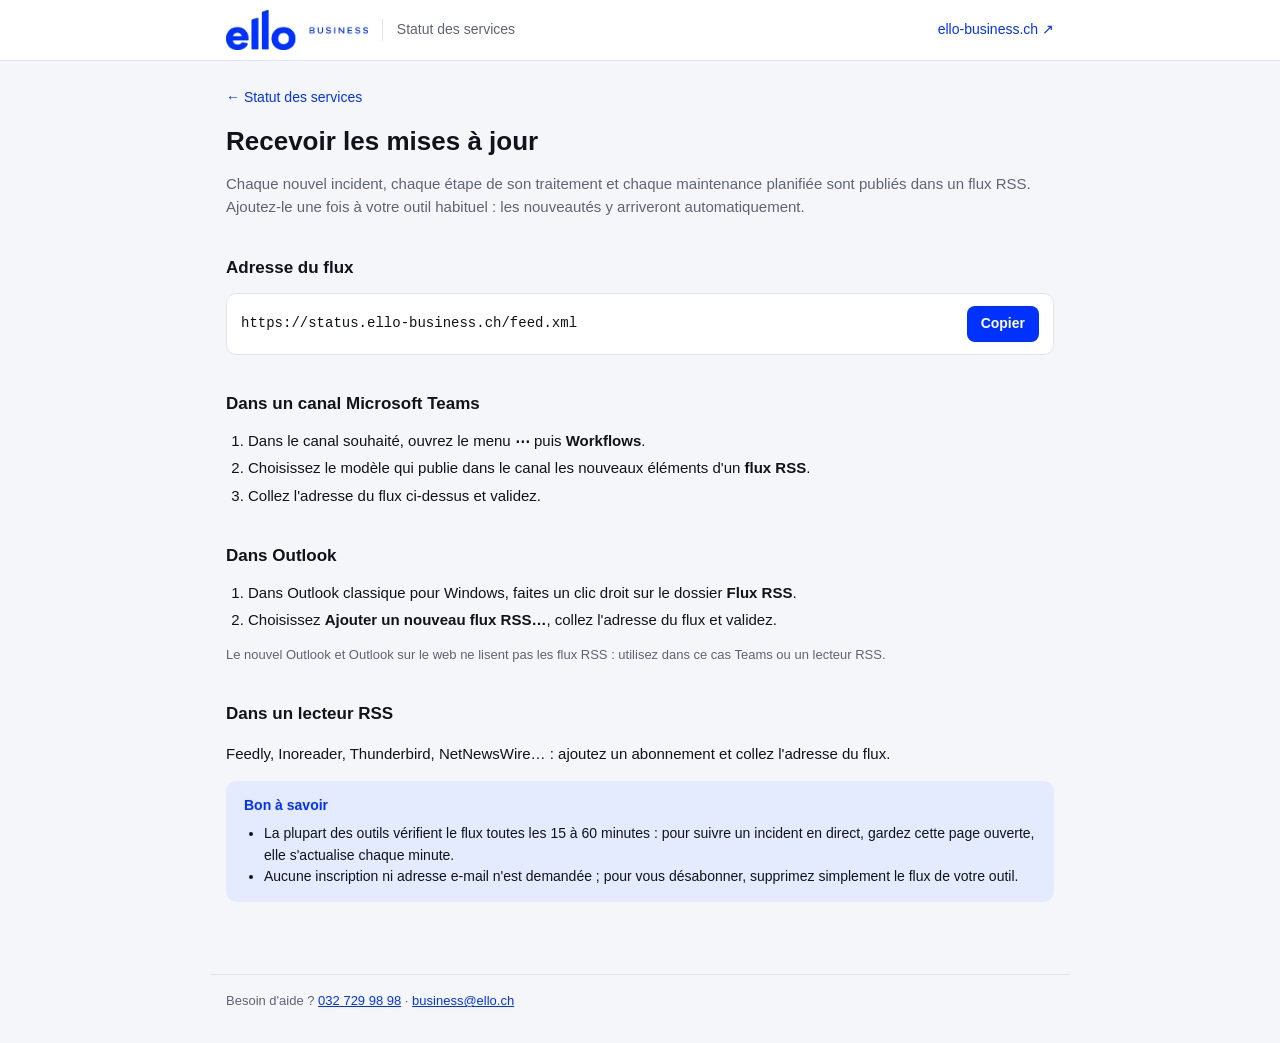
==== abonnement.html @ a17ccad4 "Flux RSS des incidents et maintenances + page « S'abonner » feed.xml est régénéré par le dashboard à" ====
<!doctype html>
<html lang="fr">
<head>
  <meta charset="utf-8">
  <meta name="viewport" content="width=device-width, initial-scale=1">
  <title>S'abonner — Statut ello business</title>
  <meta name="description" content="Recevoir les incidents et maintenances ello business dans Teams, Outlook ou un lecteur RSS.">
  <link rel="stylesheet" href="assets/style.css">
  <link rel="alternate" type="application/rss+xml" title="Statut des services — ello business" href="feed.xml">
</head>
<body>

<header class="site-header">
  <div class="wrap">
    <a class="logo" href="./"><img src="assets/logo-ello-business.png" alt="ello business" width="142" height="40"><span>Statut des services</span></a>
    <nav><a href="https://ello-business.ch">ello-business.ch &#8599;</a></nav>
  </div>
</header>

<main class="wrap">
  <a class="back" href="./">&larr; Statut des services</a>
  <h1>Recevoir les mises à jour</h1>
  <p class="muted">Chaque nouvel incident, chaque étape de son traitement et chaque maintenance planifiée sont publiés dans un flux RSS. Ajoutez-le une fois à votre outil habituel : les nouveautés y arriveront automatiquement.</p>

  <h2>Adresse du flux</h2>
  <div class="feed-url">
    <code id="feed-url">https://status.ello-business.ch/feed.xml</code>
    <button type="button" id="copy-btn">Copier</button>
  </div>

  <h2>Dans un canal Microsoft Teams</h2>
  <ol class="howto">
    <li>Dans le canal souhaité, ouvrez le menu <b>⋯</b> puis <b>Workflows</b>.</li>
    <li>Choisissez le modèle qui publie dans le canal les nouveaux éléments d'un <b>flux RSS</b>.</li>
    <li>Collez l'adresse du flux ci-dessus et validez.</li>
  </ol>

  <h2>Dans Outlook</h2>
  <ol class="howto">
    <li>Dans Outlook classique pour Windows, faites un clic droit sur le dossier <b>Flux RSS</b>.</li>
    <li>Choisissez <b>Ajouter un nouveau flux RSS…</b>, collez l'adresse du flux et validez.</li>
  </ol>
  <p class="muted small">Le nouvel Outlook et Outlook sur le web ne lisent pas les flux RSS : utilisez dans ce cas Teams ou un lecteur RSS.</p>

  <h2>Dans un lecteur RSS</h2>
  <p>Feedly, Inoreader, Thunderbird, NetNewsWire… : ajoutez un abonnement et collez l'adresse du flux.</p>

  <div class="advice">
    <strong>Bon à savoir</strong>
    <ul>
      <li>La plupart des outils vérifient le flux toutes les 15 à 60 minutes : pour suivre un incident en direct, gardez cette page ouverte, elle s'actualise chaque minute.</li>
      <li>Aucune inscription ni adresse e-mail n'est demandée ; pour vous désabonner, supprimez simplement le flux de votre outil.</li>
    </ul>
  </div>
</main>

<footer class="site-footer">
  <div class="wrap">
    <span>Besoin d'aide ? <a href="tel:+41327299898">032 729 98 98</a> · <a href="mailto:business@ello.ch">business@ello.ch</a></span>
  </div>
</footer>

<script>
  (function () {
    var btn = document.getElementById('copy-btn');
    var url = document.getElementById('feed-url').textContent;
    btn.addEventListener('click', function () {
      if (!navigator.clipboard) { btn.textContent = 'Sélectionnez et copiez'; return; }
      navigator.clipboard.writeText(url).then(function () {
        btn.textContent = 'Copié ✓';
        setTimeout(function () { btn.textContent = 'Copier'; }, 2000);
      });
    });
  })();
</script>
</body>
</html>
---- assets/style.css ----
/* Page de statut ello — feuille de style partagée (aperçu + pages d'incident).
   Aucune ressource externe : la page doit rester légère et lisible en 4G. */

:root {
  /* Palette calée sur le bleu du logo ello business (#0032FF). Les couleurs de
     texte restent assez foncées pour être lisibles sur fond blanc (WCAG AA). */
  --bg: #f5f6fa;
  --surface: #ffffff;
  --border: #e2e5ee;
  --text: #11131a;
  --muted: #5f6475;
  --brand: #0032FF;

  --ok: #00874D;      --ok-bg: #DDF6EA;
  --warn: #B85300;    --warn-bg: #FFEBD6;
  --danger: #D6002A;  --danger-bg: #FFE3E8;
  --info: #0032FF;    --info-bg: #E5EBFF;
  --neutral: #5f6475; --neutral-bg: #eceef4;
}
@media (prefers-color-scheme: dark) {
  :root {
    --bg: #0e1018;
    --surface: #181b26;
    --border: #2c3142;
    --text: #eceef4;
    --muted: #a3a8b8;
    --brand: #7C95FF;

    --ok: #2FD08A;      --ok-bg: #0f3324;
    --warn: #FF9F43;    --warn-bg: #3d2610;
    --danger: #FF5C77;  --danger-bg: #42121c;
    --info: #7C95FF;    --info-bg: #161f4d;
    --neutral: #a3a8b8; --neutral-bg: #262a38;
  }
}

* { box-sizing: border-box; }
html { -webkit-text-size-adjust: 100%; }
body {
  margin: 0;
  background: var(--bg);
  color: var(--text);
  font: 15px/1.55 -apple-system, BlinkMacSystemFont, "Segoe UI", Roboto, "Helvetica Neue", Arial, sans-serif;
}
a { color: var(--brand); }
.wrap { max-width: 860px; margin: 0 auto; padding: 0 16px; }

/* ── En-tête / pied ─────────────────────────────────────────────────── */
.site-header { background: var(--surface); border-bottom: 1px solid var(--border); }
.site-header .wrap { display: flex; align-items: center; justify-content: space-between; height: 60px; }
.logo { display: flex; align-items: center; gap: 14px; text-decoration: none; color: var(--text); }
.logo img { display: block; height: 40px; width: auto; }
.logo span { font-size: 14px; color: var(--muted); padding-left: 14px; border-left: 1px solid var(--border); }
/* Logo bleu illisible sur fond sombre : passé en blanc en mode sombre. */
@media (prefers-color-scheme: dark) { .logo img { filter: brightness(0) invert(1); } }
@media (max-width: 420px) { .logo span { display: none; } }
.site-header nav a { font-size: 14px; text-decoration: none; }
.site-header nav { display: flex; align-items: center; gap: 18px; }
.site-header nav .rss { display: inline-flex; align-items: center; gap: 6px; font-weight: 600; }
@media (max-width: 520px) { .site-header nav a:not(.rss) { display: none; } }

.site-footer { margin: 48px 0 32px; font-size: 13px; color: var(--muted); }
.site-footer .wrap { display: flex; flex-wrap: wrap; justify-content: space-between; gap: 8px 24px; border-top: 1px solid var(--border); padding-top: 16px; }

main.wrap { padding-top: 24px; padding-bottom: 24px; }
h1 { font-size: 26px; line-height: 1.25; margin: 0 0 8px; }
h2 { font-size: 17px; margin: 36px 0 12px; }
.muted { color: var(--muted); }
.small { font-size: 13px; }

/* ── Bandeau d'état global ──────────────────────────────────────────── */
.overall {
  display: flex; gap: 14px; align-items: center;
  padding: 18px 20px; border-radius: 10px; border: 1px solid;
}
.overall .dot { flex: none; width: 14px; height: 14px; border-radius: 50%; background: currentColor; }
.overall strong { display: block; font-size: 17px; }
.overall p { margin: 2px 0 0; font-size: 14px; color: var(--text); }
.overall.ok     { color: var(--ok);     background: var(--ok-bg);     border-color: var(--ok); }
.overall.warn   { color: var(--warn);   background: var(--warn-bg);   border-color: var(--warn); }
.overall.danger { color: var(--danger); background: var(--danger-bg); border-color: var(--danger); }
.overall.info    { color: var(--info);    background: var(--info-bg);    border-color: var(--info); }
.overall.neutral { color: var(--neutral); background: var(--neutral-bg); border-color: var(--border); }

/* ── Pastilles ──────────────────────────────────────────────────────── */
.pill {
  display: inline-block; font-size: 12px; font-weight: 600; line-height: 1;
  padding: 5px 9px; border-radius: 999px; white-space: nowrap;
}
.pill.ok      { color: var(--ok);      background: var(--ok-bg); }
.pill.warn    { color: var(--warn);    background: var(--warn-bg); }
.pill.danger  { color: var(--danger);  background: var(--danger-bg); }
.pill.info    { color: var(--info);    background: var(--info-bg); }
.pill.neutral { color: var(--neutral); background: var(--neutral-bg); }

/* ── Cartes (incidents, maintenances) ───────────────────────────────── */
.card {
  background: var(--surface); border: 1px solid var(--border); border-radius: 10px;
  padding: 16px 18px; margin-bottom: 12px;
}
.card.accent-danger { border-left: 4px solid var(--danger); }
.card.accent-warn   { border-left: 4px solid var(--warn); }
.card.accent-info   { border-left: 4px solid var(--info); }
.card .pills { display: flex; flex-wrap: wrap; gap: 6px; margin-bottom: 8px; }
.card h3 { font-size: 16px; margin: 0 0 6px; }
.card h3 a { color: var(--text); text-decoration: none; }
.card h3 a:hover { text-decoration: underline; }
.card p { margin: 6px 0 0; font-size: 14px; }
.meta { display: flex; flex-wrap: wrap; gap: 4px 18px; font-size: 13px; color: var(--muted); }
.meta b { color: var(--text); font-weight: 600; }
.card .more { display: inline-block; margin-top: 10px; font-size: 14px; font-weight: 600; text-decoration: none; }

.empty { padding: 14px 18px; border: 1px dashed var(--border); border-radius: 10px; color: var(--muted); font-size: 14px; }

/* ── Liste des services ─────────────────────────────────────────────── */
.services { background: var(--surface); border: 1px solid var(--border); border-radius: 10px; overflow: hidden; }
.services li {
  list-style: none; display: flex; justify-content: space-between; align-items: center; gap: 12px;
  padding: 12px 18px; border-top: 1px solid var(--border);
}
.services li:first-child { border-top: 0; }
.services ul { margin: 0; padding: 0; }

/* ── Historique (incidents résolus) ─────────────────────────────────── */
.history { margin: 0; padding: 0; }
.history li {
  list-style: none; display: flex; justify-content: space-between; align-items: baseline; gap: 12px;
  padding: 10px 0; border-bottom: 1px solid var(--border); font-size: 14px;
}
.history li a { color: var(--text); }
.history time { flex: none; color: var(--muted); font-size: 13px; }

/* ── Page incident ──────────────────────────────────────────────────── */
.back { display: inline-block; margin-bottom: 16px; font-size: 14px; text-decoration: none; }
.incident-head .pills { display: flex; flex-wrap: wrap; gap: 6px; margin-bottom: 10px; }

.steps { display: flex; margin: 24px 0; padding: 0; counter-reset: step; }
.steps li {
  list-style: none; flex: 1; position: relative; text-align: center;
  font-size: 12px; color: var(--muted); padding-top: 26px;
}
.steps li::before {
  content: ""; position: absolute; top: 4px; left: 50%; transform: translateX(-50%);
  width: 14px; height: 14px; border-radius: 50%;
  background: var(--surface); border: 2px solid var(--border); z-index: 1;
}
.steps li::after {
  content: ""; position: absolute; top: 11px; left: -50%; width: 100%; height: 2px; background: var(--border);
}
.steps li:first-child::after { display: none; }
.steps li.done { color: var(--text); }
.steps li.done::before { background: var(--warn); border-color: var(--warn); }
.steps li.done::after  { background: var(--warn); }
.steps li.current { color: var(--text); font-weight: 700; }
.steps li.current::before { box-shadow: 0 0 0 4px var(--warn-bg); }

.facts {
  display: grid; grid-template-columns: repeat(auto-fit, minmax(180px, 1fr)); gap: 1px;
  background: var(--border); border: 1px solid var(--border); border-radius: 10px; overflow: hidden;
}
.facts div { background: var(--surface); padding: 12px 16px; }
.facts dt { font-size: 12px; color: var(--muted); }
.facts dd { margin: 2px 0 0; font-weight: 600; }

.advice {
  margin-top: 16px; padding: 14px 18px; border-radius: 10px;
  background: var(--info-bg); font-size: 14px;
}
.advice strong { color: var(--info); }
.advice ul { margin: 6px 0 0; padding-left: 20px; }

.timeline { margin: 0; padding: 0; }
.timeline li { list-style: none; position: relative; padding: 0 0 22px 26px; border-left: 2px solid var(--border); margin-left: 6px; }
.timeline li:last-child { border-left-color: transparent; padding-bottom: 0; }
.timeline li::before {
  content: ""; position: absolute; left: -7px; top: 4px;
  width: 12px; height: 12px; border-radius: 50%; background: var(--surface); border: 2px solid var(--muted);
}
.timeline li:first-child::before { border-color: var(--warn); background: var(--warn); }
.timeline .when { font-size: 13px; color: var(--muted); }
.timeline .when .pill { margin-left: 6px; vertical-align: 1px; }
.timeline p { margin: 4px 0 0; }

@media (max-width: 560px) {
  h1 { font-size: 22px; }
  .steps li { font-size: 11px; }
  .history li { flex-direction: column; gap: 2px; }
}

/* ── Bandeau « page de test » (affiché si test_mode = true dans status.json) ── */
.test-banner[hidden] { display: none; }
.test-banner {
  background: #D6002A; color: #fff; text-align: center;
  padding: 10px 16px; font-size: 14px;
}

/* ── Page d'abonnement (flux RSS) ───────────────────────────────────── */
.feed-url {
  display: flex; align-items: center; gap: 10px; flex-wrap: wrap;
  background: var(--surface); border: 1px solid var(--border); border-radius: 10px; padding: 12px 14px;
}
.feed-url code { flex: 1; min-width: 0; overflow-wrap: anywhere; font-size: 14px; }
.feed-url button {
  font: inherit; font-size: 14px; font-weight: 600; cursor: pointer;
  color: #fff; background: var(--brand); border: 0; border-radius: 8px; padding: 7px 14px;
}
.howto { margin: 0; padding-left: 22px; }
.howto li { margin-bottom: 4px; }
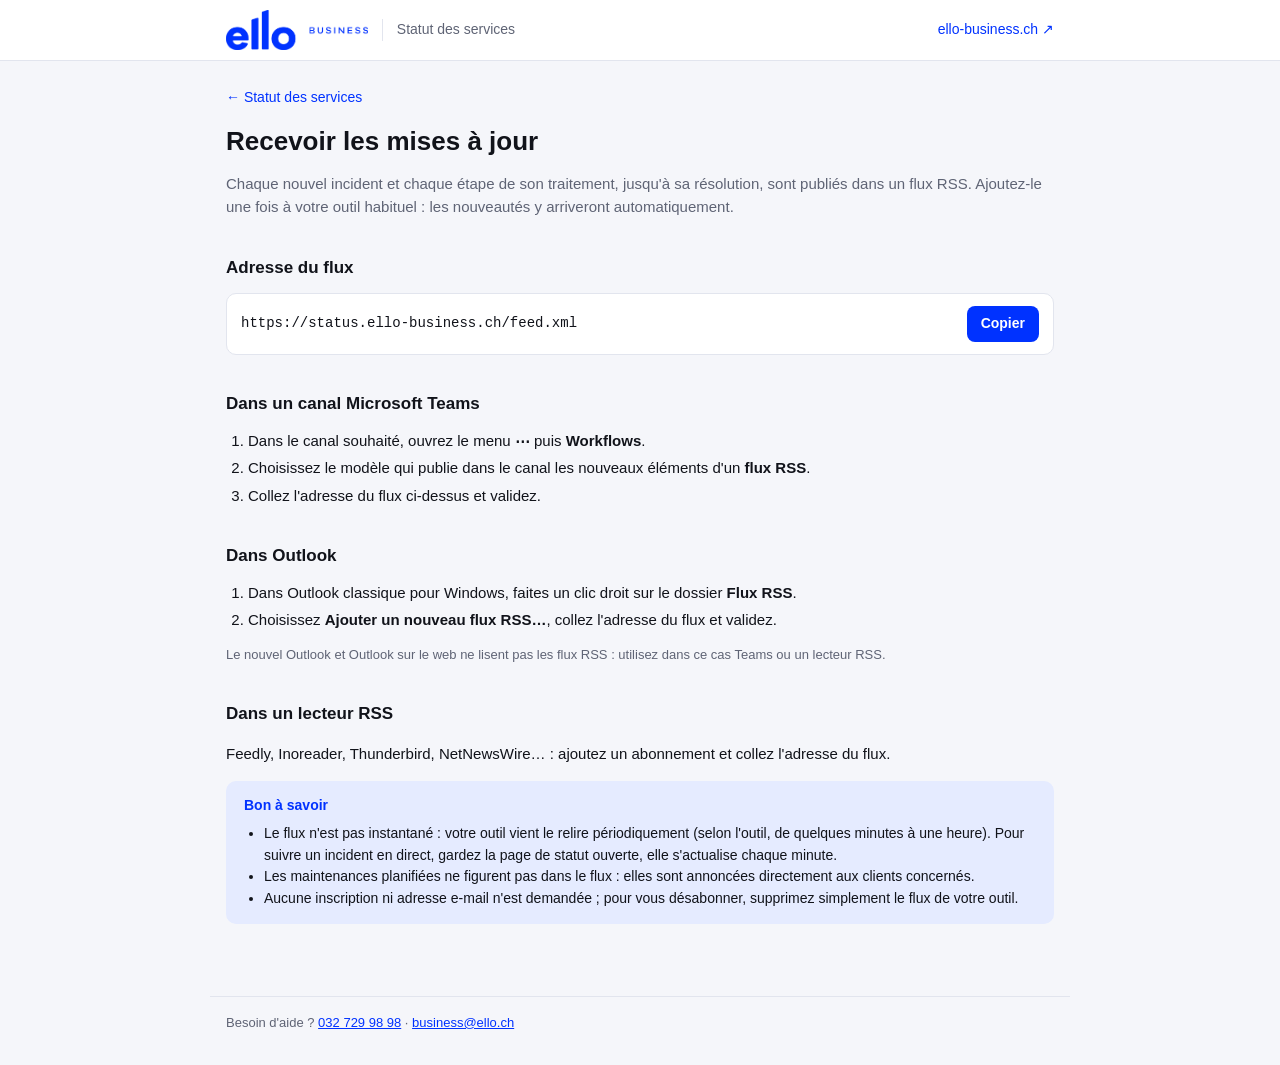
==== commit a1b78c27: "Flux RSS : incidents uniquement, textes de la page d'abonnement Les maintenances ne sont plus dans l" ====
--- a/abonnement.html
+++ b/abonnement.html
@@ -4,7 +4,7 @@
   <meta charset="utf-8">
   <meta name="viewport" content="width=device-width, initial-scale=1">
   <title>S'abonner — Statut ello business</title>
-  <meta name="description" content="Recevoir les incidents et maintenances ello business dans Teams, Outlook ou un lecteur RSS.">
+  <meta name="description" content="Recevoir les incidents ello business dans Teams, Outlook ou un lecteur RSS.">
   <link rel="stylesheet" href="assets/style.css">
   <link rel="alternate" type="application/rss+xml" title="Statut des services — ello business" href="feed.xml">
 </head>
@@ -20,7 +20,7 @@
 <main class="wrap">
   <a class="back" href="./">&larr; Statut des services</a>
   <h1>Recevoir les mises à jour</h1>
-  <p class="muted">Chaque nouvel incident, chaque étape de son traitement et chaque maintenance planifiée sont publiés dans un flux RSS. Ajoutez-le une fois à votre outil habituel : les nouveautés y arriveront automatiquement.</p>
+  <p class="muted">Chaque nouvel incident et chaque étape de son traitement, jusqu'à sa résolution, sont publiés dans un flux RSS. Ajoutez-le une fois à votre outil habituel : les nouveautés y arriveront automatiquement.</p>
 
   <h2>Adresse du flux</h2>
   <div class="feed-url">
@@ -48,7 +48,8 @@
   <div class="advice">
     <strong>Bon à savoir</strong>
     <ul>
-      <li>La plupart des outils vérifient le flux toutes les 15 à 60 minutes : pour suivre un incident en direct, gardez cette page ouverte, elle s'actualise chaque minute.</li>
+      <li>Le flux n'est pas instantané : votre outil vient le relire périodiquement (selon l'outil, de quelques minutes à une heure). Pour suivre un incident en direct, gardez la page de statut ouverte, elle s'actualise chaque minute.</li>
+      <li>Les maintenances planifiées ne figurent pas dans le flux : elles sont annoncées directement aux clients concernés.</li>
       <li>Aucune inscription ni adresse e-mail n'est demandée ; pour vous désabonner, supprimez simplement le flux de votre outil.</li>
     </ul>
   </div>
